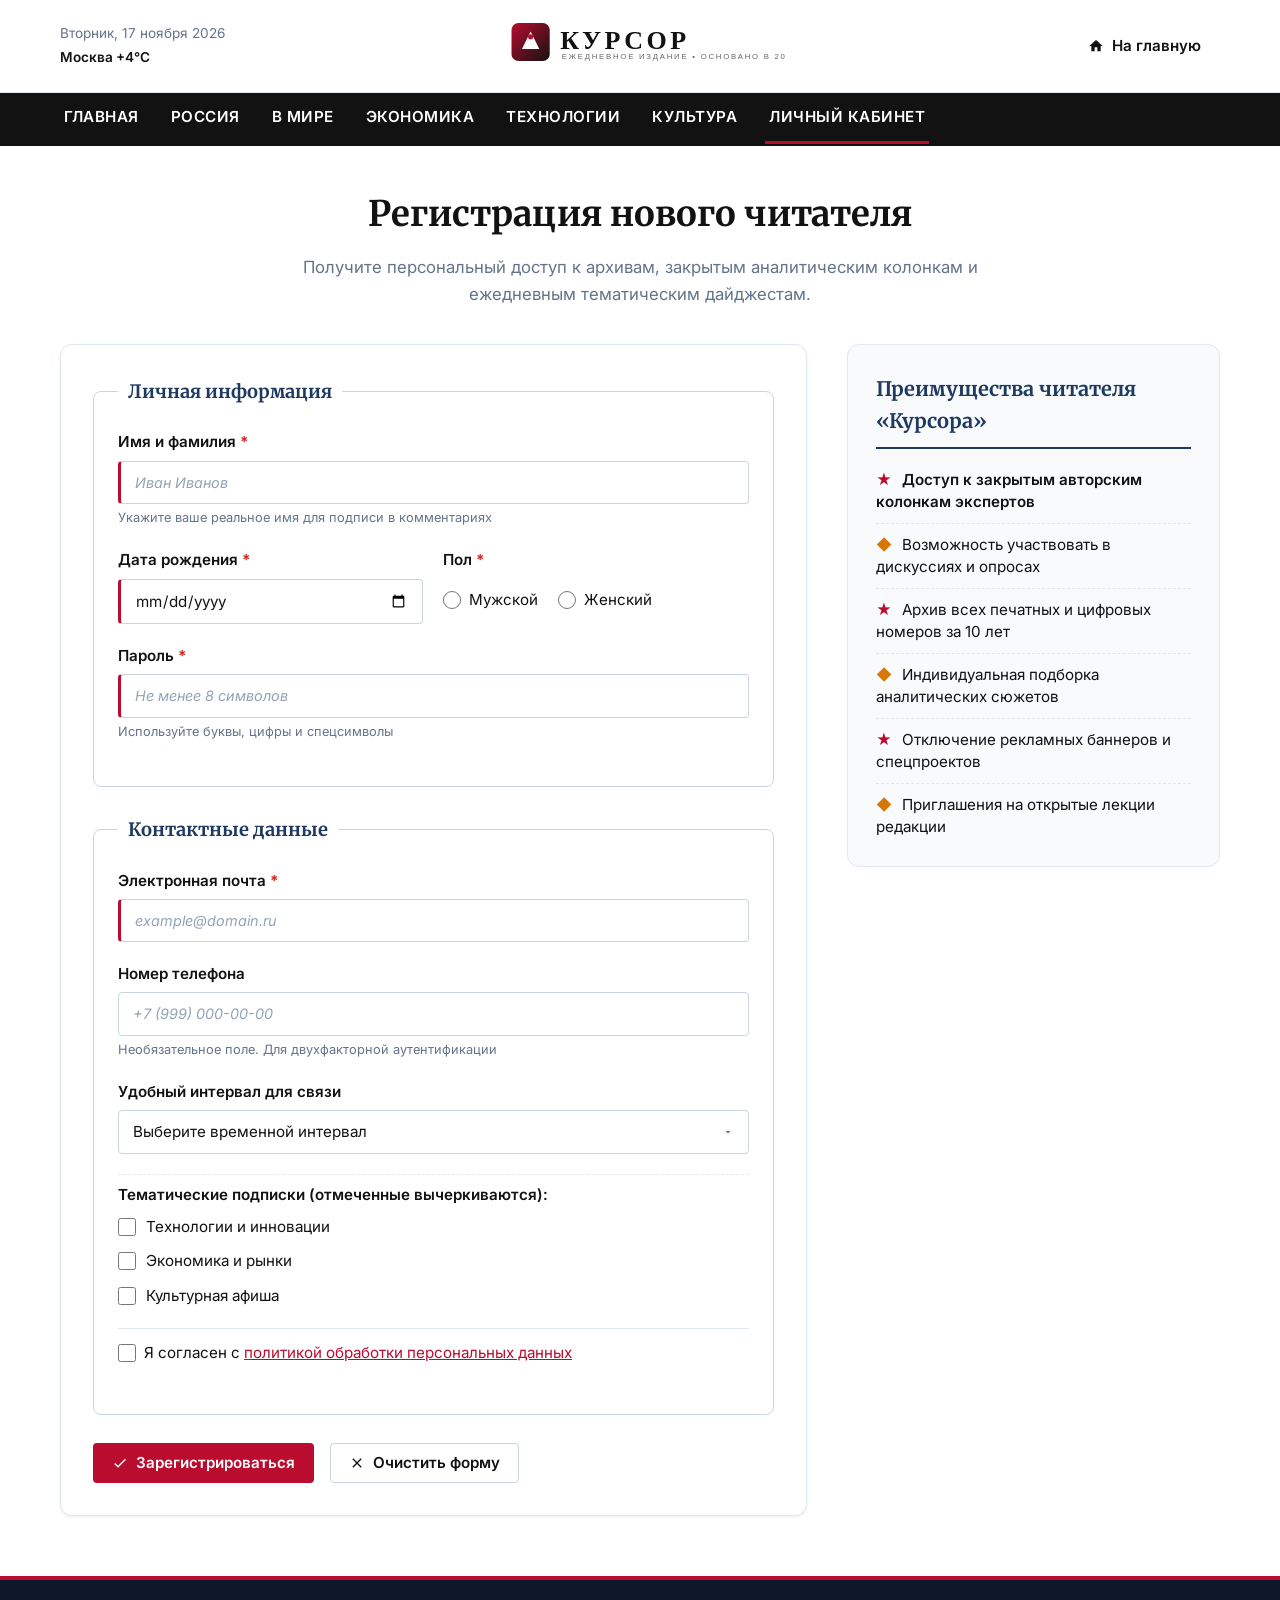
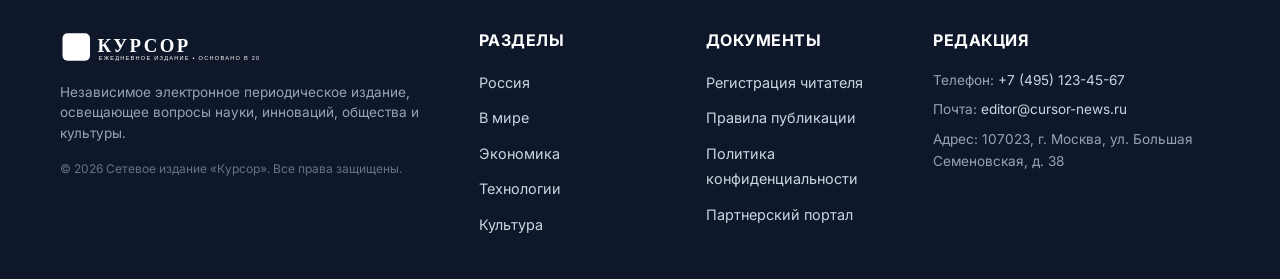
==== lab1/form.html @ 21104e97 "feat(web): complete labs 1-7 for online newspaper portal" ====
<!DOCTYPE html>
<html lang="ru">
<head>
  <meta charset="UTF-8">
  <meta name="viewport" content="width=device-width, initial-scale=1.0">
  <meta name="description" content="Регистрация нового читателя в информационно-аналитическом журнале Курсор.">
  <title>Регистрация читателя — Журнал «Курсор»</title>
  <link rel="stylesheet" href="css/normalize.css">
  <link rel="stylesheet" href="css/style.css">
</head>
<body class="page-form">
  <header class="site-header">
    <div class="header-top container">
      <div class="header-date">
        <time datetime="2026-11-17">Вторник, 17 ноября 2026</time>
        <span class="header-city">Москва +4°C</span>
      </div>

      <div class="header-brand">
        <a href="index.html" class="brand-link">
          <img src="images/logo.svg" alt="Логотип издания Курсор" width="280" height="52" class="brand-logo">
        </a>
      </div>

      <div class="header-actions">
        <a href="index.html" class="btn btn-secondary nav-action-btn">
          <svg class="icon" viewBox="0 0 24 24" width="16" height="16" fill="currentColor" aria-hidden="true">
            <path d="M10 20v-6h4v6h5v-8h3L12 3 2 12h3v8z"/>
          </svg>
          <span>На главную</span>
        </a>
      </div>
    </div>

    <nav class="main-nav" aria-label="Главная навигация">
      <div class="container">
        <ul class="nav-list">
          <li class="nav-item"><a href="index.html" class="nav-link">Главная</a></li>
          <li class="nav-item"><a href="index.html#russia" class="nav-link">Россия</a></li>
          <li class="nav-item"><a href="index.html#world" class="nav-link">В мире</a></li>
          <li class="nav-item"><a href="index.html#economy" class="nav-link">Экономика</a></li>
          <li class="nav-item"><a href="index.html#tech" class="nav-link">Технологии</a></li>
          <li class="nav-item"><a href="index.html#culture" class="nav-link">Культура</a></li>
          <li class="nav-item"><a href="form.html" class="nav-link active">Личный кабинет</a></li>
        </ul>
      </div>
    </nav>
  </header>

  <main class="site-main form-main container">
    <section class="form-section">
      <div class="form-header">
        <h1 class="form-title">Регистрация нового читателя</h1>
        <p class="form-subtitle">
          Получите персональный доступ к архивам, закрытым аналитическим колонкам и ежедневным тематическим дайджестам.
        </p>
      </div>

      <div class="form-layout">
        <form class="registration-form" action="https://httpbin.org/post" method="POST">
          <!-- Группа 1: Личная информация -->
          <fieldset class="form-fieldset">
            <legend class="form-legend">Личная информация</legend>

            <div class="form-group">
              <label for="reg-name" class="form-label required-label">Имя и фамилия</label>
              <input type="text" id="reg-name" name="fullname" placeholder="Иван Иванов" required class="form-control">
              <span class="field-hint">Укажите ваше реальное имя для подписи в комментариях</span>
            </div>

            <div class="form-row">
              <div class="form-group form-col">
                <label for="reg-birthday" class="form-label required-label">Дата рождения</label>
                <input type="date" id="reg-birthday" name="birth_date" required class="form-control">
              </div>

              <div class="form-group form-col">
                <span class="form-label required-label">Пол</span>
                <div class="radio-group" role="radiogroup" aria-label="Выбор пола">
                  <label class="custom-choice-label">
                    <input type="radio" name="gender" value="male" required class="choice-input">
                    <span class="choice-text">Мужской</span>
                  </label>
                  <label class="custom-choice-label">
                    <input type="radio" name="gender" value="female" class="choice-input">
                    <span class="choice-text">Женский</span>
                  </label>
                </div>
              </div>
            </div>

            <div class="form-group">
              <label for="reg-password" class="form-label required-label">Пароль</label>
              <input type="password" id="reg-password" name="password" placeholder="Не менее 8 символов" minlength="8" required class="form-control">
              <span class="field-hint">Используйте буквы, цифры и спецсимволы</span>
            </div>
          </fieldset>

          <!-- Группа 2: Контактные данные -->
          <fieldset class="form-fieldset">
            <legend class="form-legend">Контактные данные</legend>

            <div class="form-group">
              <label for="reg-email" class="form-label required-label">Электронная почта</label>
              <input type="email" id="reg-email" name="email" placeholder="example@domain.ru" required class="form-control">
            </div>

            <div class="form-group">
              <label for="reg-phone" class="form-label">Номер телефона</label>
              <input type="tel" id="reg-phone" name="phone" placeholder="+7 (999) 000-00-00" pattern="[\+]?[0-9\s\-\(\)]+" class="form-control">
              <span class="field-hint">Необязательное поле. Для двухфакторной аутентификации</span>
            </div>

            <div class="form-group">
              <label for="reg-time-slot" class="form-label">Удобный интервал для связи</label>
              <select id="reg-time-slot" name="preferred_contact_time" class="form-control select-control">
                <option value="" disabled selected>Выберите временной интервал</option>
                <option value="morning">Утро (08:00 – 12:00)</option>
                <option value="day">День (12:00 – 17:00)</option>
                <option value="evening">Вечер (17:00 – 22:00)</option>
                <option value="night">Ночь (22:00 – 08:00)</option>
              </select>
            </div>

            <div class="form-group strike-group">
              <span class="form-label">Тематические подписки (отмеченные вычеркиваются):</span>
              <div class="checkbox-list">
                <div class="checkbox-item">
                  <input type="checkbox" id="topic-tech" name="topics" value="tech" class="strike-checkbox">
                  <label for="topic-tech" class="strike-label">Технологии и инновации</label>
                </div>
                <div class="checkbox-item">
                  <input type="checkbox" id="topic-economy" name="topics" value="economy" class="strike-checkbox">
                  <label for="topic-economy" class="strike-label">Экономика и рынки</label>
                </div>
                <div class="checkbox-item">
                  <input type="checkbox" id="topic-culture" name="topics" value="culture" class="strike-checkbox">
                  <label for="topic-culture" class="strike-label">Культурная афиша</label>
                </div>
              </div>
            </div>

            <div class="form-group checkbox-consent">
              <label class="custom-choice-label">
                <input type="checkbox" name="terms" required class="choice-input">
                <span class="choice-text">Я согласен с <a href="#privacy" class="inline-link">политикой обработки персональных данных</a></span>
              </label>
            </div>
          </fieldset>

          <div class="form-actions">
            <button type="submit" class="btn btn-primary btn-submit">
              <svg class="icon" viewBox="0 0 24 24" width="18" height="18" fill="currentColor" aria-hidden="true">
                <path d="M9 16.2L4.8 12l-1.4 1.4L9 19 21 7l-1.4-1.4L9 16.2z"/>
              </svg>
              <span>Зарегистрироваться</span>
            </button>

            <button type="reset" class="btn btn-outline">
              <svg class="icon" viewBox="0 0 24 24" width="16" height="16" fill="currentColor" aria-hidden="true">
                <path d="M19 6.41L17.59 5 12 10.59 6.41 5 5 6.41 10.59 12 5 17.59 6.41 19 12 13.41 17.59 19 19 17.59 13.41 12z"/>
              </svg>
              <span>Очистить форму</span>
            </button>
          </div>
        </form>

        <aside class="form-info-panel">
          <div class="info-card">
            <h2 class="info-card-title">Преимущества читателя «Курсора»</h2>
            <ul class="benefits-list">
              <li>Доступ к закрытым авторским колонкам экспертов</li>
              <li>Возможность участвовать в дискуссиях и опросах</li>
              <li>Архив всех печатных и цифровых номеров за 10 лет</li>
              <li>Индивидуальная подборка аналитических сюжетов</li>
              <li>Отключение рекламных баннеров и спецпроектов</li>
              <li>Приглашения на открытые лекции редакции</li>
            </ul>
          </div>
        </aside>
      </div>
    </section>
  </main>

  <footer class="site-footer">
    <div class="container footer-grid">
      <div class="footer-col brand-col">
        <div class="footer-logo">
          <img src="images/logo.svg" alt="Курсор" width="200" height="38">
        </div>
        <p class="footer-desc">
          Независимое электронное периодическое издание, освещающее вопросы науки, инноваций, общества и культуры.
        </p>
        <p class="footer-copy">&copy; 2026 Сетевое издание «Курсор». Все права защищены.</p>
      </div>

      <div class="footer-col">
        <h4 class="footer-title">Разделы</h4>
        <ul class="footer-links">
          <li><a href="index.html#russia">Россия</a></li>
          <li><a href="index.html#world">В мире</a></li>
          <li><a href="index.html#economy">Экономика</a></li>
          <li><a href="index.html#tech">Технологии</a></li>
          <li><a href="index.html#culture">Культура</a></li>
        </ul>
      </div>

      <div class="footer-col">
        <h4 class="footer-title">Документы</h4>
        <ul class="footer-links">
          <li><a href="form.html">Регистрация читателя</a></li>
          <li><a href="#rules">Правила публикации</a></li>
          <li><a href="#privacy">Политика конфиденциальности</a></li>
          <li><a href="https://mospolytech.ru" target="_blank" rel="noopener noreferrer">Партнерский портал</a></li>
        </ul>
      </div>

      <div class="footer-col">
        <h4 class="footer-title">Редакция</h4>
        <address class="footer-contacts">
          <p class="contact-item">
            Телефон: <a href="tel:+74951234567" class="contact-link">+7 (495) 123-45-67</a>
          </p>
          <p class="contact-item">
            Почта: <a href="mailto:editor@cursor-news.ru" class="contact-link">editor@cursor-news.ru</a>
          </p>
          <p class="contact-item">Адрес: 107023, г. Москва, ул. Большая Семеновская, д. 38</p>
        </address>
      </div>
    </div>
  </footer>
</body>
</html>
---- lab1/css/style.css ----
/* ==========================================================================
   Курсор — Информационно-аналитический журнал
   Лабораторные работы 1–7 (CSS основы, позиционирование, изображения, формы, псевдоклассы/элементы)
   ========================================================================== */

/* 1. Подключение шрифтов Google Fonts (кириллица: Inter + Merriweather) */
@import url('https://fonts.googleapis.com/css2?family=Inter:wght@400;500;600;700&family=Merriweather:ital,wght@0,400;0,700;1,400&display=swap');

/* ==========================================================================
   7.1. Псевдокласс :root — CSS переменные (Цветовая палитра и типографика)
   ========================================================================== */
:root {
  --color-primary: #ba0c2f;       /* Бордовый акцент ведущего издания */
  --color-primary-dark: #8c0923;
  --color-primary-light: #fbebee;
  --color-secondary: #1f3a60;     /* Темно-синий */
  --color-accent: #d97706;        /* Янтарный */
  --color-dark: #121212;          /* Основной темный текст */
  --color-dark-subtle: #2d3748;
  --color-muted: #64748b;         /* Второстепенный текст */
  --color-light: #f8fafc;         /* Фоновый светлый */
  --color-border: #e2e8f0;        /* Разделители */
  --color-border-dark: #cbd5e1;
  --color-white: #ffffff;
  --color-required: #dc2626;

  --font-sans: 'Inter', -apple-system, BlinkMacSystemFont, 'Segoe UI', Roboto, sans-serif;
  --font-serif: 'Merriweather', Georgia, serif;

  --container-max-width: 1200px;
  --header-height: 80px;
  --border-radius-sm: 4px;
  --border-radius-md: 8px;
  --border-radius-lg: 12px;

  --shadow-sm: 0 1px 3px rgba(0, 0, 0, 0.08);
  --shadow-md: 0 4px 6px -1px rgba(0, 0, 0, 0.1), 0 2px 4px -2px rgba(0, 0, 0, 0.06);
}

/* ==========================================================================
   4.1. Блочная модель для всех элементов (box-sizing: border-box)
   ========================================================================== */
*,
*::before,
*::after {
  box-sizing: border-box;
}

/* ==========================================================================
   7.2. Кастомное выделение текста (::selection)
   ========================================================================== */
::selection {
  background-color: var(--color-primary-light);
  color: var(--color-primary-dark);
}

::-moz-selection {
  background-color: var(--color-primary-light);
  color: var(--color-primary-dark);
}

/* ==========================================================================
   3.1. Базовые стили страницы (body, font-size, line-height, sticky footer)
   ========================================================================== */
html {
  font-size: 16px;
  scroll-behavior: smooth;
}

body {
  margin: 0;
  font-family: var(--font-sans);
  font-size: 1rem;
  font-weight: 400;
  line-height: 1.6;
  color: var(--color-dark);
  background-color: var(--color-white);
  min-height: 100vh;
  display: flex;
  flex-direction: column;
}

/* Прижатие футера к низу страницы (sticky footer) */
.site-main {
  flex: 1 0 auto;
  width: 100%;
}

.site-footer {
  margin-top: auto;
}

/* Контейнер страницы (max-width, min-width, margin: 0 auto) */
.container {
  width: 100%;
  max-width: var(--container-max-width);
  min-width: 320px;
  margin-left: auto;
  margin-right: auto;
  padding-left: 20px;
  padding-right: 20px;
}

.visually-hidden {
  position: absolute;
  width: 1px;
  height: 1px;
  padding: 0;
  margin: -1px;
  overflow: hidden;
  clip: rect(0, 0, 0, 0);
  white-space: nowrap;
  border: 0;
}

/* ==========================================================================
   3.2. Стилизация ссылок (:link, :visited, :hover, :active, :focus)
   ========================================================================== */
a:link {
  color: var(--color-dark);
  text-decoration: none;
}

a:visited {
  color: var(--color-dark-subtle);
}

a:hover {
  color: var(--color-primary);
  text-decoration: underline;
}

a:focus {
  outline: 2px solid var(--color-primary);
  outline-offset: 2px;
}

a:active {
  color: var(--color-primary-dark);
}

.inline-link {
  color: var(--color-primary) !important;
  text-decoration: underline !important;
}

/* ==========================================================================
   Шапка издания (Header) и Позиционирование (sticky, relative, absolute, z-index)
   ========================================================================== */
.site-header {
  position: relative;
  background-color: var(--color-white);
  border-bottom: 2px solid var(--color-dark);
}

.header-top {
  display: flex;
  justify-content: space-between;
  align-items: center;
  padding-top: 16px;
  padding-bottom: 16px;
  min-height: var(--header-height);
}

.header-date {
  font-size: 0.85rem;
  color: var(--color-muted);
  display: flex;
  flex-direction: column;
  gap: 2px;
}

.header-city {
  font-weight: 600;
  color: var(--color-dark);
}

.header-brand {
  text-align: center;
}

.brand-link {
  display: inline-block;
  text-decoration: none !important;
}

.brand-logo {
  height: 52px;
  width: auto;
  max-width: 280px;
  object-fit: contain;
}

.header-actions {
  display: flex;
  align-items: center;
  gap: 12px;
}

/* Навигационное меню (Sticky-позиционирование и z-index) */
.main-nav {
  position: sticky;
  top: 0;
  z-index: 100;
  background-color: var(--color-dark);
  border-top: 1px solid var(--color-border);
  box-shadow: var(--shadow-sm);
}

.nav-list {
  display: flex;
  align-items: center;
  gap: 24px;
  margin: 0;
  padding: 0;
  list-style: none;
  overflow-x: auto;
}

.nav-item {
  white-space: nowrap;
}

.nav-link:link,
.nav-link:visited {
  display: block;
  padding: 12px 4px;
  font-size: 0.95rem;
  font-weight: 600;
  letter-spacing: 0.5px;
  text-transform: uppercase;
  color: var(--color-white);
  text-decoration: none;
  border-bottom: 3px solid transparent;
  transition: color 0.2s, border-color 0.2s;
}

.nav-link:hover {
  color: #ff9fb2;
  border-bottom-color: var(--color-primary);
  text-decoration: none;
}

.nav-link:active {
  color: var(--color-white);
}

.nav-link.active {
  border-bottom-color: var(--color-primary);
  color: var(--color-white);
}

/* ==========================================================================
   Кнопки (Кнопки с текстом и иконками, псевдоклассы hover/active/focus/disabled)
   ========================================================================== */
.btn {
  display: inline-flex;
  align-items: center;
  justify-content: center;
  gap: 8px;
  padding: 10px 18px;
  font-family: var(--font-sans);
  font-size: 0.95rem;
  font-weight: 600;
  line-height: 1.2;
  border: 1px solid transparent;
  border-radius: var(--border-radius-sm);
  cursor: pointer;
  text-decoration: none !important;
  transition: background-color 0.2s, border-color 0.2s, color 0.2s, box-shadow 0.2s;
}

.btn .icon {
  width: 16px;
  height: 16px;
  flex-shrink: 0;
}

.btn-primary:enabled {
  background-color: var(--color-primary);
  color: var(--color-white);
}

.btn-primary:hover:enabled {
  background-color: var(--color-primary-dark);
}

.btn-primary:active:enabled {
  background-color: #5c0516;
  box-shadow: inset 0 2px 4px rgba(0, 0, 0, 0.2);
}

.btn-primary:focus {
  outline: 2px solid var(--color-primary);
  outline-offset: 2px;
}

.btn-secondary:enabled {
  background-color: var(--color-secondary);
  color: var(--color-white);
}

.btn-secondary:hover:enabled {
  background-color: #142742;
}

.btn-secondary:active:enabled {
  background-color: #0d1a2d;
}

.btn-outline:enabled {
  background-color: transparent;
  border-color: var(--color-border-dark);
  color: var(--color-dark);
}

.btn-outline:hover:enabled {
  background-color: #f1f5f9;
  border-color: var(--color-muted);
}

.btn-outline:active:enabled {
  background-color: #e2e8f0;
}

.btn:disabled {
  opacity: 0.55;
  cursor: not-allowed;
  box-shadow: none;
}

.btn-block {
  width: 100%;
}

/* ==========================================================================
   Основной контент (Main Section, Карточки, Буквица ::first-letter, ::first-line)
   ========================================================================== */
.site-main {
  padding-top: 32px;
  padding-bottom: 48px;
}

.lead-section {
  display: grid;
  grid-template-columns: 2fr 1fr;
  gap: 40px;
  padding-bottom: 40px;
  border-bottom: 1px solid var(--color-border);
}

.lead-article {
  position: relative;
}

/* 4. Позиционирование бейджа рубрики поверх статьи */
.lead-badge {
  position: absolute;
  top: 0;
  left: 0;
  z-index: 10;
  background-color: var(--color-primary);
  color: var(--color-white);
  font-size: 0.75rem;
  font-weight: 700;
  text-transform: uppercase;
  letter-spacing: 1px;
  padding: 4px 10px;
  border-radius: var(--border-radius-sm);
}

.lead-title {
  margin-top: 36px;
  margin-bottom: 16px;
  font-family: var(--font-serif);
  font-size: 2.3rem;
  font-weight: 700;
  line-height: 1.25;
  color: var(--color-dark);
}

.lead-title a:hover {
  color: var(--color-primary);
  text-decoration: none;
}

/* 7. Псевдоэлемент ::first-line — стилизация первой строки лида */
.lead-intro {
  font-size: 1.15rem;
  line-height: 1.6;
  color: var(--color-dark-subtle);
  margin-bottom: 24px;
}

.lead-intro::first-line {
  font-weight: 600;
  color: var(--color-secondary);
}

/* 5. Изображение, figure, figcaption, picture, object-fit */
.lead-figure {
  margin-top: 20px;
  margin-bottom: 24px;
  border: 1px solid var(--color-border);
  border-radius: var(--border-radius-md);
  overflow: hidden;
}

.lead-image {
  width: 100%;
  height: 400px;
  max-height: 480px;
  min-height: 250px;
  object-fit: cover;
  object-position: center;
  transition: transform 0.3s ease;
}

.lead-caption {
  padding: 10px 16px;
  background-color: var(--color-light);
  font-size: 0.85rem;
  color: var(--color-muted);
  border-top: 1px solid var(--color-border);
}

/* 7. Псевдоэлемент ::first-letter — Буквица первой статьи */
.lead-text {
  font-size: 1.05rem;
  line-height: 1.7;
  color: var(--color-dark);
}

.lead-text::first-letter {
  float: left;
  font-family: var(--font-serif);
  font-size: 3.4rem;
  line-height: 0.85;
  padding-top: 4px;
  padding-right: 12px;
  padding-bottom: 4px;
  color: var(--color-primary);
  font-weight: 700;
}

/* Сайдбар */
.sidebar-news {
  min-width: 280px;
  display: flex;
  flex-direction: column;
  gap: 32px;
}

.sidebar-heading {
  font-family: var(--font-serif);
  font-size: 1.3rem;
  font-weight: 700;
  margin-bottom: 16px;
  padding-bottom: 8px;
  border-bottom: 2px solid var(--color-primary);
}

.sidebar-list {
  list-style: none;
  padding: 0;
  margin: 0;
}

/* 7. Псевдокласс :first-child и :last-child */
.sidebar-item:first-child {
  border-top: none;
}

.sidebar-item {
  padding-top: 14px;
  padding-bottom: 14px;
  border-bottom: 1px solid var(--color-border);
}

.sidebar-item:last-child {
  border-bottom: none;
}

.news-time {
  display: inline-block;
  font-size: 0.75rem;
  font-weight: 700;
  color: var(--color-primary);
  background-color: var(--color-primary-light);
  padding: 2px 6px;
  border-radius: var(--border-radius-sm);
  margin-bottom: 6px;
}

.sidebar-link {
  display: block;
  font-size: 0.95rem;
  font-weight: 600;
  line-height: 1.4;
  color: var(--color-dark);
}

/* Карточка подписки в сайдбаре */
.subscribe-card {
  background-color: var(--color-light);
  padding: 24px;
  border: 1px solid var(--color-border);
  border-radius: var(--border-radius-md);
}

.subscribe-title {
  font-family: var(--font-serif);
  font-size: 1.2rem;
  font-weight: 700;
  margin-bottom: 8px;
}

.subscribe-desc {
  font-size: 0.9rem;
  color: var(--color-muted);
  margin-bottom: 16px;
}

.subscribe-form {
  display: flex;
  flex-direction: column;
  gap: 10px;
}

/* ==========================================================================
   Сетка тематических карточек (Topics Grid)
   ========================================================================== */
.topics-grid {
  padding-top: 40px;
}

.section-title {
  font-family: var(--font-serif);
  font-size: 1.6rem;
  font-weight: 700;
  margin-bottom: 24px;
  padding-bottom: 10px;
  border-bottom: 2px solid var(--color-dark);
}

.cards-wrapper {
  display: grid;
  grid-template-columns: repeat(3, 1fr);
  gap: 28px;
}

.news-card {
  position: relative;
  background-color: var(--color-white);
  border: 1px solid var(--color-border);
  border-radius: var(--border-radius-md);
  overflow: hidden;
  display: flex;
  flex-direction: column;
  transition: transform 0.2s, box-shadow 0.2s;
}

.news-card:hover {
  transform: translateY(-4px);
  box-shadow: var(--shadow-md);
}

.card-image-wrap {
  position: relative;
  width: 100%;
  height: 200px;
  overflow: hidden;
}

.card-img {
  width: 100%;
  height: 100%;
  object-fit: cover;
  object-position: center;
}

.card-tag {
  position: absolute;
  top: 12px;
  left: 12px;
  background-color: rgba(18, 18, 18, 0.85);
  color: var(--color-white);
  font-size: 0.75rem;
  font-weight: 700;
  text-transform: uppercase;
  padding: 4px 8px;
  border-radius: var(--border-radius-sm);
}

.card-content {
  padding: 20px;
  display: flex;
  flex-direction: column;
  flex: 1;
}

.card-title {
  font-family: var(--font-serif);
  font-size: 1.15rem;
  font-weight: 700;
  line-height: 1.35;
  margin-bottom: 10px;
}

.card-excerpt {
  font-size: 0.9rem;
  color: var(--color-muted);
  line-height: 1.5;
  margin-bottom: 16px;
  flex: 1;
}

.card-meta {
  display: flex;
  justify-content: space-between;
  font-size: 0.8rem;
  color: var(--color-muted);
  border-top: 1px solid var(--color-border);
  padding-top: 12px;
}

/* Карточка с цитатой: псевдоэлементы ::before и ::after */
.quote-card {
  background-color: #faf5eb;
  border-color: #f1dfbc;
  justify-content: center;
  padding: 30px 24px;
}

.featured-quote {
  font-family: var(--font-serif);
  font-style: italic;
  font-size: 1.15rem;
  line-height: 1.6;
  color: #553c0a;
  position: relative;
  margin-bottom: 16px;
}

/* 7. Псевдоэлемент ::before для кавычки цитаты */
.featured-quote::before {
  content: '«';
  font-size: 2.4rem;
  line-height: 0;
  position: absolute;
  top: -6px;
  left: -20px;
  color: var(--color-accent);
}

.quote-author {
  display: block;
  font-style: normal;
  font-weight: 600;
  font-size: 0.9rem;
  color: var(--color-dark);
  text-align: right;
}

/* ==========================================================================
   6 & 7. Стилизация форм (form.html, inputs, select, fieldset, legend, etc.)
   ========================================================================== */
.form-main {
  padding-top: 40px;
  padding-bottom: 60px;
}

.form-header {
  text-align: center;
  max-width: 720px;
  margin: 0 auto 36px auto;
}

.form-title {
  font-family: var(--font-serif);
  font-size: 2.2rem;
  font-weight: 700;
  margin-bottom: 12px;
  color: var(--color-dark);
}

.form-subtitle {
  font-size: 1.05rem;
  color: var(--color-muted);
}

.form-layout {
  display: grid;
  grid-template-columns: 2fr 1fr;
  gap: 40px;
  align-items: start;
}

.registration-form {
  background-color: var(--color-white);
  border: 1px solid var(--color-border);
  border-radius: var(--border-radius-lg);
  padding: 32px;
  box-shadow: var(--shadow-sm);
}

/* Fieldset и Legend для группировки полей */
.form-fieldset {
  border: 1px solid var(--color-border-dark);
  border-radius: var(--border-radius-md);
  padding: 24px;
  margin-bottom: 28px;
  min-width: 0;
}

.form-legend {
  font-family: var(--font-serif);
  font-size: 1.15rem;
  font-weight: 700;
  color: var(--color-secondary);
  padding: 0 10px;
}

.form-group {
  margin-bottom: 20px;
}

.form-row {
  display: grid;
  grid-template-columns: 1fr 1fr;
  gap: 20px;
}

.form-label {
  display: block;
  font-size: 0.95rem;
  font-weight: 600;
  margin-bottom: 6px;
  color: var(--color-dark);
}

/* 7. Обязательные поля (:required) и маркер */
.required-label::after {
  content: ' *';
  color: var(--color-required);
  font-weight: bold;
}

/* Оформление инпутов и селектов под общий стиль */
.form-control,
.input-text {
  width: 100%;
  padding: 10px 14px;
  font-family: var(--font-sans);
  font-size: 0.95rem;
  line-height: 1.4;
  color: var(--color-dark);
  background-color: var(--color-white);
  border: 1px solid var(--color-border-dark);
  border-radius: var(--border-radius-sm);
  transition: border-color 0.2s, box-shadow 0.2s;
}

/* 7. Псевдокласс :focus для полей ввода */
.form-control:focus,
.input-text:focus {
  outline: none;
  border-color: var(--color-primary);
  box-shadow: 0 0 0 3px rgba(186, 12, 47, 0.15);
}

/* 7. Стилизация полей, обязательных для заполнения (:required) */
.form-control:required {
  border-left: 3px solid var(--color-primary);
}

/* 7. Псевдоэлемент ::placeholder */
.form-control::placeholder,
.input-text::placeholder {
  color: #94a3b8;
  font-style: italic;
  font-size: 0.9rem;
}

.field-hint {
  display: block;
  font-size: 0.8rem;
  color: var(--color-muted);
  margin-top: 4px;
}

.select-control {
  appearance: none;
  background-image: url("data:image/svg+xml,%3Csvg xmlns='http://www.w3.org/2000/svg' width='12' height='12' viewBox='0 0 24 24' fill='%2364748b'%3E%3Cpath d='M7 10l5 5 5-5z'/%3E%3C/svg%3E");
  background-repeat: no-repeat;
  background-position: right 14px center;
  padding-right: 36px;
}

/* Радиокнопки и чекбоксы */
.radio-group {
  display: flex;
  gap: 20px;
  align-items: center;
  min-height: 42px;
}

.custom-choice-label {
  display: inline-flex;
  align-items: center;
  gap: 8px;
  cursor: pointer;
  font-size: 0.95rem;
}

.choice-input {
  width: 18px;
  height: 18px;
  accent-color: var(--color-primary);
  cursor: pointer;
}

/* 7. Для текста у выбранных радиокнопок и чекбоксов изменить оформление (:checked) */
.choice-input:checked + .choice-text {
  font-weight: 700;
  color: var(--color-primary);
}

/* 7. Ярлыки отмеченных элементов должны быть вычеркнуты */
.strike-group {
  padding-top: 8px;
  border-top: 1px dashed var(--color-border);
}

.checkbox-list {
  display: flex;
  flex-direction: column;
  gap: 10px;
  margin-top: 8px;
}

.checkbox-item {
  display: flex;
  align-items: center;
  gap: 10px;
}

.strike-checkbox {
  width: 18px;
  height: 18px;
  accent-color: var(--color-secondary);
  cursor: pointer;
}

.strike-label {
  font-size: 0.95rem;
  cursor: pointer;
  transition: color 0.2s, text-decoration 0.2s;
}

.strike-checkbox:checked + .strike-label {
  text-decoration: line-through;
  color: var(--color-muted);
}

.checkbox-consent {
  margin-top: 16px;
  padding-top: 12px;
  border-top: 1px solid var(--color-border);
}

.form-actions {
  display: flex;
  gap: 16px;
  margin-top: 24px;
}

/* Сайдбар формы с преимуществами (псевдоклассы группы child/type и псевдоэлементы) */
.form-info-panel {
  min-width: 280px;
}

.info-card {
  background-color: var(--color-light);
  border: 1px solid var(--color-border);
  border-radius: var(--border-radius-lg);
  padding: 28px;
}

.info-card-title {
  font-family: var(--font-serif);
  font-size: 1.25rem;
  font-weight: 700;
  margin-bottom: 20px;
  color: var(--color-secondary);
  border-bottom: 2px solid var(--color-secondary);
  padding-bottom: 10px;
}

.benefits-list {
  list-style: none;
  padding: 0;
  margin: 0;
}

.benefits-list li {
  padding: 10px 0;
  font-size: 0.95rem;
  line-height: 1.45;
  border-bottom: 1px dashed var(--color-border);
}

/* 7. Четные и нечетные элементы списка псевдоэлементов стилизованы иначе */
.benefits-list li:nth-child(odd)::before {
  content: '★ ';
  color: var(--color-primary);
  font-weight: bold;
  margin-right: 6px;
}

.benefits-list li:nth-child(even)::before {
  content: '◆ ';
  color: var(--color-accent);
  font-weight: bold;
  margin-right: 6px;
}

/* 7. Псевдоклассы группы child: first-child, last-child */
.benefits-list li:first-child {
  padding-top: 0;
  font-weight: 600;
}

.benefits-list li:last-child {
  border-bottom: none;
  padding-bottom: 0;
}

/* ==========================================================================
   Подвал сайта (Footer)
   ========================================================================== */
.site-footer {
  background-color: #0f172a;
  color: #94a3b8;
  padding-top: 48px;
  padding-bottom: 32px;
  border-top: 4px solid var(--color-primary);
}

.footer-grid {
  display: grid;
  grid-template-columns: 2fr 1fr 1fr 1.5fr;
  gap: 36px;
}

.footer-logo img {
  filter: brightness(0) invert(1);
  margin-bottom: 16px;
}

.footer-desc {
  font-size: 0.85rem;
  line-height: 1.5;
  margin-bottom: 16px;
}

.footer-copy {
  font-size: 0.75rem;
  color: #64748b;
}

.footer-title {
  color: var(--color-white);
  font-size: 1rem;
  font-weight: 700;
  text-transform: uppercase;
  letter-spacing: 0.5px;
  margin-bottom: 16px;
}

.footer-links {
  list-style: none;
  padding: 0;
  margin: 0;
}

.footer-links li {
  margin-bottom: 10px;
}

.footer-links a:link,
.footer-links a:visited {
  color: #cbd5e1;
  font-size: 0.9rem;
  text-decoration: none;
  transition: color 0.2s;
}

.footer-links a:hover {
  color: var(--color-white);
  text-decoration: underline;
}

.footer-contacts {
  font-style: normal;
  font-size: 0.85rem;
  line-height: 1.6;
}

.contact-item {
  margin-bottom: 8px;
}

.contact-link:link,
.contact-link:visited {
  color: #cbd5e1;
  text-decoration: none;
}

.contact-link:hover {
  color: var(--color-white);
  text-decoration: underline;
}

/* 7. Псевдоэлемент ::marker для нумерованных или маркированных списков */
ul.marker-styled li::marker {
  color: var(--color-primary);
}

/* ==========================================================================
   Адаптивность (Responsive Design)
   ========================================================================== */
@media (max-width: 992px) {
  .lead-section,
  .form-layout {
    grid-template-columns: 1fr;
  }

  .cards-wrapper {
    grid-template-columns: repeat(2, 1fr);
  }

  .footer-grid {
    grid-template-columns: 1fr 1fr;
  }
}

@media (max-width: 640px) {
  .header-top {
    flex-direction: column;
    gap: 16px;
    text-align: center;
  }

  .cards-wrapper {
    grid-template-columns: 1fr;
  }

  .form-row {
    grid-template-columns: 1fr;
  }

  .footer-grid {
    grid-template-columns: 1fr;
  }

  .lead-title {
    font-size: 1.7rem;
  }
}
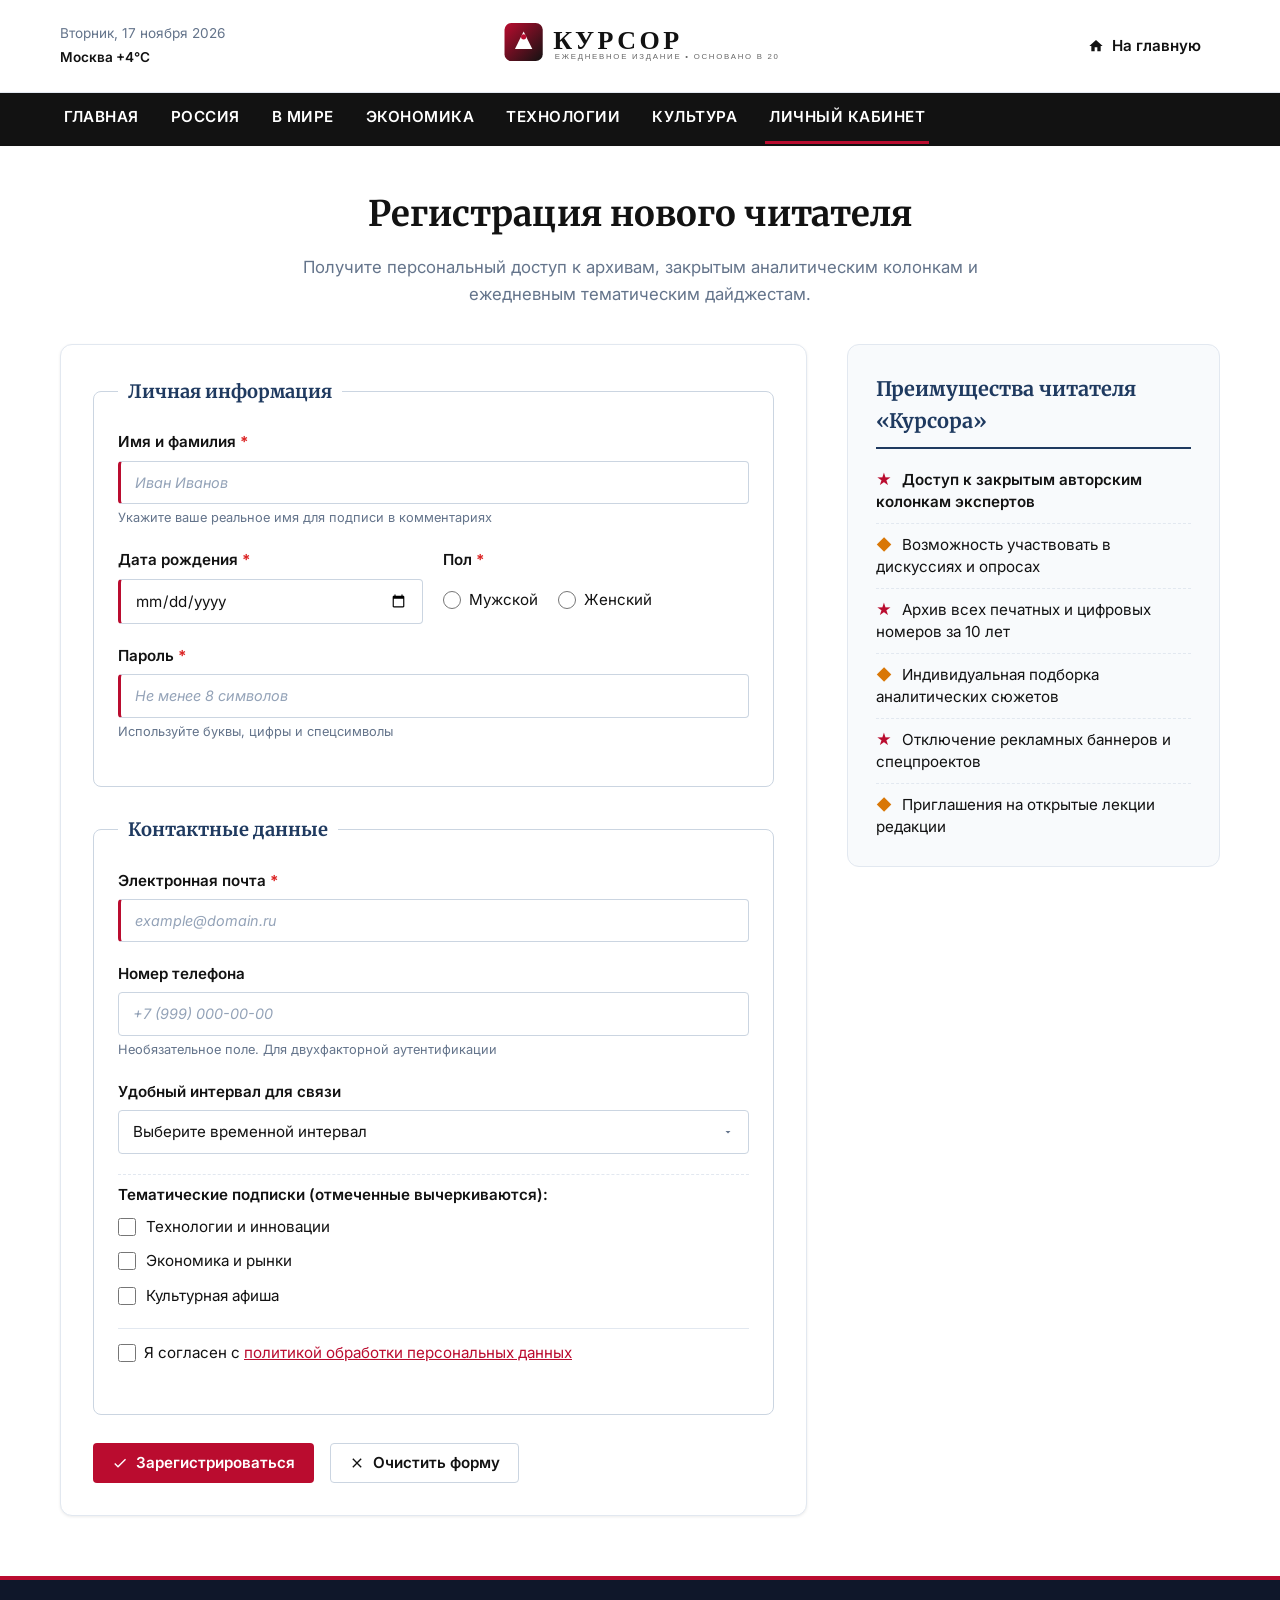
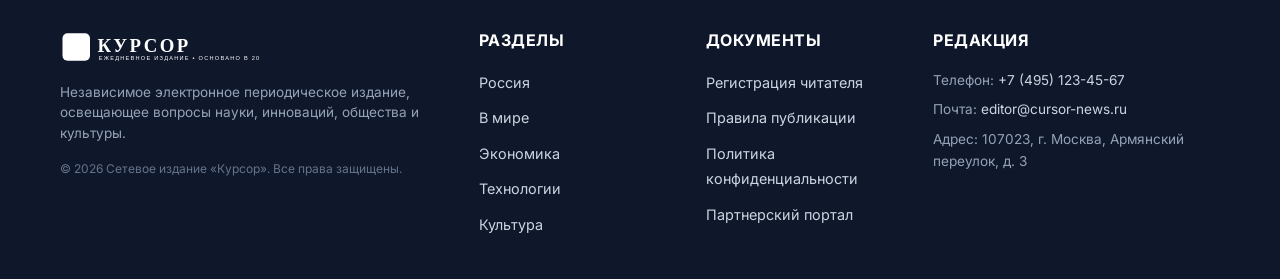
==== commit 557963cd: "lab2" ====
--- a/lab1/form.html
+++ b/lab1/form.html
@@ -224,10 +224,11 @@
           <p class="contact-item">
             Почта: <a href="mailto:editor@cursor-news.ru" class="contact-link">editor@cursor-news.ru</a>
           </p>
-          <p class="contact-item">Адрес: 107023, г. Москва, ул. Большая Семеновская, д. 38</p>
+          <p class="contact-item">Адрес: 107023, г. Москва, Армянский переулок, д. 3</p>
         </address>
       </div>
     </div>
   </footer>
 </body>
 </html>
+
--- a/lab1/css/style.css
+++ b/lab1/css/style.css
@@ -60,13 +60,21 @@
 }
 
 /* ==========================================================================
-   3.1. Базовые стили страницы (body, font-size, line-height, sticky footer)
+   3.1. Базовые стили страницы и Лаба 2: Общая архитектура сетки (Flexbox + Grid)
+   --------------------------------------------------------------------------
+   Как задана сетка:
+   - Внешний каркас страницы (body) построен на CSS Flexbox в вертикальном
+     направлении (flex-direction: column), что позволяет прижать footer к низу
+     экрана при любом объеме контента.
+   - Внутренние двумерные секции (главный блок с сайдбаром, газетная сетка
+     карточек, макет формы и подвал) построены на CSS Grid.
    ========================================================================== */
 html {
   font-size: 16px;
   scroll-behavior: smooth;
 }
 
+/* [FLEX-КОНТЕЙНЕР: родитель] — вертикальный flex-поток для sticky footer */
 body {
   margin: 0;
   font-family: var(--font-sans);
@@ -76,16 +84,17 @@
   color: var(--color-dark);
   background-color: var(--color-white);
   min-height: 100vh;
-  display: flex;
-  flex-direction: column;
-}
-
-/* Прижатие футера к низу страницы (sticky footer) */
+  display: flex;           /* Активирует Flexbox для дочерних header, main, footer */
+  flex-direction: column;  /* Главная ось направлена сверху вниз */
+}
+
+/* [FLEX-ЭЛЕМЕНТ: дочерний] — основная часть растягивается на всё свободное место */
 .site-main {
-  flex: 1 0 auto;
+  flex: 1 0 auto;          /* flex-grow: 1 (растягивается), flex-shrink: 0, flex-basis: auto */
   width: 100%;
 }
 
+/* [FLEX-ЭЛЕМЕНТ: дочерний] — отступ сверху auto прижимает подвал к нижней границе */
 .site-footer {
   margin-top: auto;
 }
@@ -153,21 +162,28 @@
   border-bottom: 2px solid var(--color-dark);
 }
 
+/* [FLEX-КОНТЕЙНЕР: родитель] — верхняя полоса шапки (дата, логотип, кнопка) */
 .header-top {
   display: flex;
-  justify-content: space-between;
-  align-items: center;
+  flex-direction: row;           /* Элементы выстраиваются в горизонтальную строку */
+  flex-wrap: wrap;               /* Разрешает перенос на узких экранах */
+  justify-content: space-between;/* Равномерно распределяет по главной оси */
+  align-items: center;           /* Выравнивает по центру поперечной оси */
+  align-content: center;         /* Выравнивание строк при переносе */
+  gap: 16px;                     /* Отступы между flex-элементами */
   padding-top: 16px;
   padding-bottom: 16px;
   min-height: var(--header-height);
 }
 
+/* [FLEX-ЭЛЕМЕНТ: дочерний] — блок с датой и погодой */
 .header-date {
   font-size: 0.85rem;
   color: var(--color-muted);
   display: flex;
   flex-direction: column;
   gap: 2px;
+  flex-basis: 180px;             /* Базовый размер элемента вдоль главной оси */
 }
 
 .header-city {
@@ -175,8 +191,10 @@
   color: var(--color-dark);
 }
 
+/* [FLEX-ЭЛЕМЕНТ: дочерний] — логотип по центру */
 .header-brand {
   text-align: center;
+  flex-grow: 1;                  /* Занимает доступное пространство по центру */
 }
 
 .brand-link {
@@ -191,10 +209,14 @@
   object-fit: contain;
 }
 
+/* [FLEX-ЭЛЕМЕНТ: дочерний] — кнопка входа/регистрации справа */
 .header-actions {
   display: flex;
   align-items: center;
+  justify-content: flex-end;
   gap: 12px;
+  flex-basis: 180px;             /* Симметрично .header-date для точного центрирования логотипа */
+  align-self: center;            /* Индивидуальное выравнивание по поперечной оси */
 }
 
 /* Навигационное меню (Sticky-позиционирование и z-index) */
@@ -207,8 +229,12 @@
   box-shadow: var(--shadow-sm);
 }
 
+/* [FLEX-КОНТЕЙНЕР: родитель] — горизонтальное меню рубрик */
 .nav-list {
   display: flex;
+  flex-direction: row;
+  flex-wrap: nowrap;             /* Пункты меню не переносятся, прокручиваются на узких экранах */
+  justify-content: flex-start;
   align-items: center;
   gap: 24px;
   margin: 0;
@@ -341,16 +367,22 @@
   padding-bottom: 48px;
 }
 
+/* [GRID-КОНТЕЙНЕР: родитель] — главная секция: статья (2fr) + сайдбар (1fr) */
 .lead-section {
   display: grid;
-  grid-template-columns: 2fr 1fr;
-  gap: 40px;
+  grid-template-columns: 2fr 1fr;            /* Левая колонка в 2 раза шире правой */
+  grid-template-rows: auto;                  /* Высота строки по содержимому */
+  grid-template-areas: "lead sidebar";       /* Именованные области сетки */
+  gap: 40px;                                 /* Промежуток между колонками */
+  align-items: start;                        /* Выравнивание элементов по верхнему краю ячеек */
   padding-bottom: 40px;
   border-bottom: 1px solid var(--color-border);
 }
 
+/* [GRID-ЭЛЕМЕНТ: дочерний] — главная статья помещена в область lead */
 .lead-article {
   position: relative;
+  grid-area: lead;
 }
 
 /* 4. Позиционирование бейджа рубрики поверх статьи */
@@ -443,8 +475,10 @@
   font-weight: 700;
 }
 
-/* Сайдбар */
+/* [GRID-ЭЛЕМЕНТ: дочерний] — боковая колонка в области sidebar */
 .sidebar-news {
+  grid-area: sidebar;
+  align-self: start;             /* Прижата к верху ячейки сетки */
   min-width: 280px;
   display: flex;
   flex-direction: column;
@@ -543,12 +577,17 @@
   border-bottom: 2px solid var(--color-dark);
 }
 
+/* [GRID-КОНТЕЙНЕР: родитель] — газетная 3-колоночная сетка материалов */
 .cards-wrapper {
   display: grid;
-  grid-template-columns: repeat(3, 1fr);
-  gap: 28px;
-}
-
+  grid-template-columns: repeat(3, 1fr);     /* 3 равные колонки (1fr 1fr 1fr) */
+  grid-auto-rows: minmax(220px, auto);       /* Минимальная высота автоматически создаваемых строк */
+  gap: 28px;                                 /* Зазор между строками и колонками */
+  justify-items: stretch;                    /* Растягивание карточек по ширине ячейки */
+  align-items: stretch;                      /* Одинаковая высота карточек в одной строке */
+}
+
+/* [GRID-ЭЛЕМЕНТ + FLEX-КОНТЕЙНЕР] — карточка является ячейкой Grid и flex-колонкой внутри */
 .news-card {
   position: relative;
   background-color: var(--color-white);
@@ -558,6 +597,31 @@
   display: flex;
   flex-direction: column;
   transition: transform 0.2s, box-shadow 0.2s;
+}
+
+/* [GRID-ЭЛЕМЕНТ: дочерний] — выделенная карточка занимает 2 колонки (линии с 1 по 3) */
+.news-card--featured {
+  grid-column: 1 / 3;
+  grid-row: 1 / 2;
+}
+
+/* [GRID-ЭЛЕМЕНТ: дочерний] — широкая карточка во 2-м ряду занимает линии с 2 по 4 */
+.news-card--wide {
+  grid-column: 2 / 4;
+  background-color: var(--color-light);
+}
+
+.card-inline-tag {
+  display: inline-block;
+  align-self: flex-start;        /* Flex-свойство дочернего элемента внутри .card-content */
+  background-color: var(--color-secondary);
+  color: var(--color-white);
+  font-size: 0.75rem;
+  font-weight: 700;
+  text-transform: uppercase;
+  padding: 4px 8px;
+  border-radius: var(--border-radius-sm);
+  margin-bottom: 12px;
 }
 
 .news-card:hover {
@@ -689,9 +753,11 @@
   color: var(--color-muted);
 }
 
+/* [GRID-КОНТЕЙНЕР: родитель] — форма (2fr) и информационная панель (1fr) */
 .form-layout {
   display: grid;
   grid-template-columns: 2fr 1fr;
+  grid-template-areas: "lead sidebar";
   gap: 40px;
   align-items: start;
 }
@@ -947,6 +1013,7 @@
   border-top: 4px solid var(--color-primary);
 }
 
+/* [GRID-КОНТЕЙНЕР: родитель] — 4-колоночная сетка подвала с пропорциональными долями */
 .footer-grid {
   display: grid;
   grid-template-columns: 2fr 1fr 1fr 1.5fr;
@@ -1028,16 +1095,26 @@
 }
 
 /* ==========================================================================
-   Адаптивность (Responsive Design)
+   Адаптивность (Responsive Design) — перестройка Grid и Flex на меньших экранах
    ========================================================================== */
 @media (max-width: 992px) {
   .lead-section,
   .form-layout {
     grid-template-columns: 1fr;
+    grid-template-areas:
+      "lead"
+      "sidebar";
   }
 
   .cards-wrapper {
     grid-template-columns: repeat(2, 1fr);
+  }
+
+  /* Сброс явного растяжения на 2 колонки, чтобы карточки не ломали 2-колоночную сетку */
+  .news-card--featured,
+  .news-card--wide {
+    grid-column: auto;
+    grid-row: auto;
   }
 
   .footer-grid {
@@ -1052,6 +1129,17 @@
     text-align: center;
   }
 
+  /* [FLEX-ЭЛЕМЕНТ: order] — на мобильных логотип ставится первым, выше даты и кнопки */
+  .header-brand {
+    order: -1;
+  }
+
+  .header-date,
+  .header-actions {
+    flex-basis: auto;
+    justify-content: center;
+  }
+
   .cards-wrapper {
     grid-template-columns: 1fr;
   }
